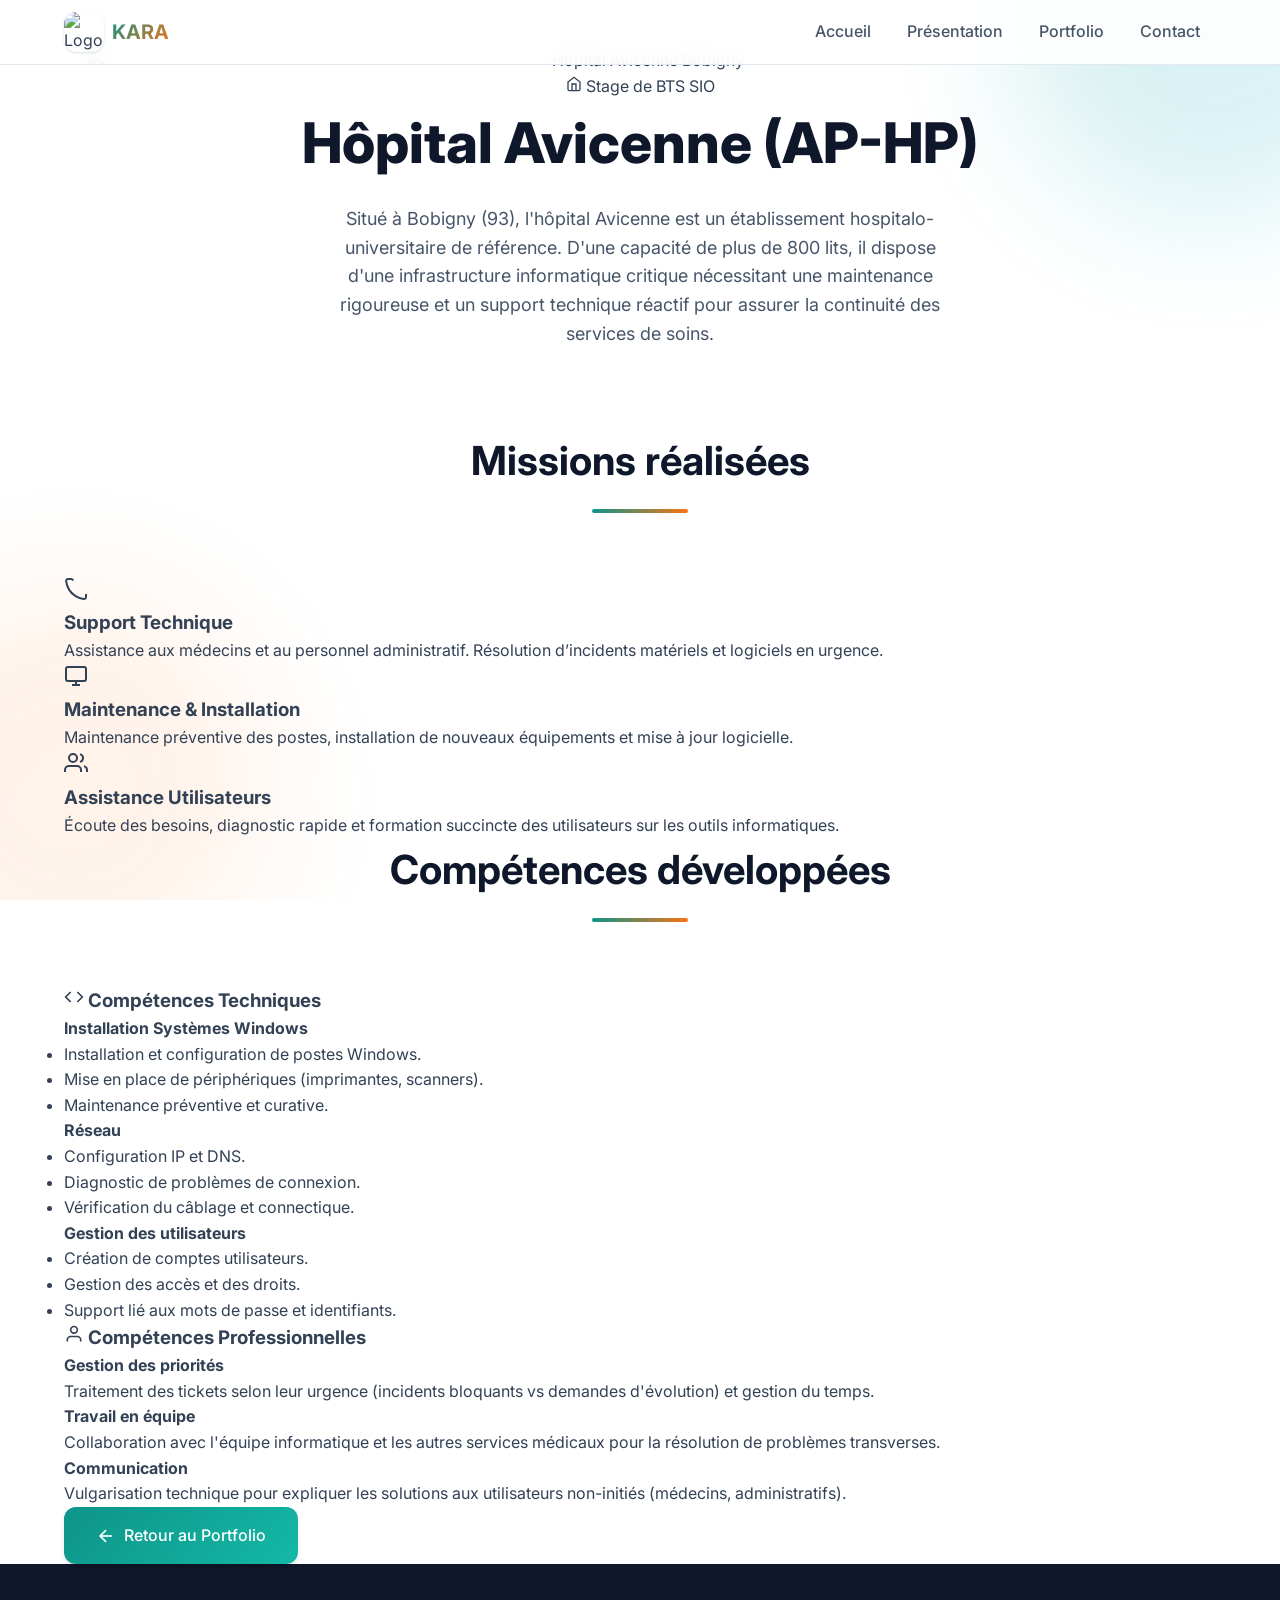
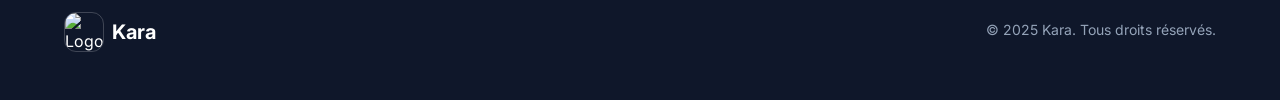
==== projet1.html @ bf534c3c "Add files via upload" ====
<!DOCTYPE html>
<html lang="fr">
<head>
      <meta charset="UTF-8">
    <meta name="viewport" content="width=device-width, initial-scale=1.0">
    <title>Stage Hôpital Avicenne - Kara</title>
    
    <!-- Liens CSS -->
    <link rel="stylesheet" href="styles.css">      <!-- Styles globaux (header, footer, variables) -->
    <link rel="stylesheet" href="projet1.css">    <!-- Styles spécifiques à cette page -->
    
    <!-- Google Fonts -->
    <link rel="preconnect" href="https://fonts.googleapis.com">
    <link rel="preconnect" href="https://fonts.gstatic.com" crossorigin>
    <link href="https://fonts.googleapis.com/css2?family=Inter:wght@300;400;500;600;700;800&display=swap" rel="stylesheet">
</head>
<body>

    <!-- ========================================
         HEADER (Liens modifiés pour revenir à l'accueil)
         ======================================== -->
    <header class="header" id="header">
        <div class="container">
            <a href="index.html#accueil" class="logo">
                <div class="logo-img">
                    <img src="images/logo.JPG" alt="Logo Kara">
                </div>
                <span class="logo-text">KARA</span>
            </a>

            <nav class="nav" id="nav">
                <a href="index.html#accueil" class="nav-link">Accueil</a>
                <a href="index.html#presentation" class="nav-link">Présentation</a>
                <a href="index.html#portfolio" class="nav-link">Portfolio</a>
                <a href="index.html#contact" class="nav-link">Contact</a>
            </nav>

            <button class="menu-toggle" id="menuToggle" aria-label="Menu">
                <span></span>
                <span></span>
                <span></span>
            </button>
        </div>
    </header>

    <!-- ========================================
         SECTION 1 : PRÉSENTATION HÔPITAL (AVEC FOND ANIMÉ)
         ======================================== -->
    <section class="project-hero">
        <!-- Fond animé (récupéré du style.css) -->
        <div class="hero-bg">
            <div class="hero-blob hero-blob-1"></div>
            <div class="hero-blob hero-blob-2"></div>
        </div>

        <div class="container hero-content projet-hero-container">
            
            <!-- Image de l'hôpital -->
            <div class="hospital-image-wrapper animate-on-scroll">
                <img src="images/avicenne.webp" alt="Hôpital Avicenne Bobigny" class="hospital-photo">
            </div>

            <!-- Texte de présentation -->
            <div class="hospital-presentation animate-on-scroll">
                <span class="project-badge-hero">
                    <svg width="16" height="16" viewBox="0 0 24 24" fill="none" stroke="currentColor" stroke-width="2">
                        <path d="M3 9l9-7 9 7v11a2 2 0 0 1-2 2H5a2 2 0 0 1-2-2z"/>
                        <polyline points="9 22 9 12 15 12 15 22"/>
                    </svg>
                    Stage de BTS SIO
                </span>
                
                <h1 class="hero-title">Hôpital Avicenne (AP-HP)</h1>
                
                <p class="hero-subtitle">
                    Situé à Bobigny (93), l'hôpital Avicenne est un établissement hospitalo-universitaire de référence. 
                    D'une capacité de plus de 800 lits, il dispose d'une infrastructure informatique critique 
                    nécessitant une maintenance rigoureuse et un support technique réactif pour assurer 
                    la continuité des services de soins.
                </p>
            </div>
        </div>
    </section>

    <!-- ========================================
         SECTION 2 : MISSIONS RÉALISÉES
         ======================================== -->
    <section class="project-section missions-section">
        <div class="container">
            <div class="section-header animate-on-scroll">
                <h2 class="section-title">Missions réalisées</h2>
                <div class="section-divider"></div>
            </div>

            <div class="missions-grid">
                <!-- Mission 1 -->
                <div class="mission-card animate-on-scroll">
                    <div class="mission-icon">
                        <svg width="24" height="24" viewBox="0 0 24 24" fill="none" stroke="currentColor" stroke-width="2">
                            <path d="M22 16.92v3a2 2 0 0 1-2.18 2 19.79 19.79 0 0 1-8.63-3.07 19.5 19.5 0 0 1-6-6 19.79 19.79 0 0 1-3.07-8.67A2 2 0 0 1 4.11 2h3a2 2 0 0 1 2 1.72"/>
                        </svg>
                    </div>
                    <h3>Support Technique</h3>
                    <p>Assistance aux médecins et au personnel administratif. Résolution d’incidents matériels et logiciels en urgence.</p>
                </div>

                <!-- Mission 2 -->
                <div class="mission-card animate-on-scroll">
                    <div class="mission-icon">
                        <svg width="24" height="24" viewBox="0 0 24 24" fill="none" stroke="currentColor" stroke-width="2">
                            <rect x="2" y="3" width="20" height="14" rx="2" ry="2"/>
                            <line x1="8" y1="21" x2="16" y2="21"/>
                            <line x1="12" y1="17" x2="12" y2="21"/>
                        </svg>
                    </div>
                    <h3>Maintenance & Installation</h3>
                    <p>Maintenance préventive des postes, installation de nouveaux équipements et mise à jour logicielle.</p>
                </div>

                <!-- Mission 3 -->
                <div class="mission-card animate-on-scroll">
                    <div class="mission-icon">
                        <svg width="24" height="24" viewBox="0 0 24 24" fill="none" stroke="currentColor" stroke-width="2">
                            <path d="M17 21v-2a4 4 0 0 0-4-4H5a4 4 0 0 0-4 4v2"/>
                            <circle cx="9" cy="7" r="4"/>
                            <path d="M23 21v-2a4 4 0 0 0-3-3.87"/>
                            <path d="M16 3.13a4 4 0 0 1 0 7.75"/>
                        </svg>
                    </div>
                    <h3>Assistance Utilisateurs</h3>
                    <p>Écoute des besoins, diagnostic rapide et formation succincte des utilisateurs sur les outils informatiques.</p>
                </div>
            </div>
        </div>
    </section>

    <!-- ========================================
         SECTION 3 : COMPÉTENCES DÉVELOPPÉES
         ======================================== -->
    <section class="project-section skills-section">
        <div class="container">
            <div class="section-header animate-on-scroll">
                <h2 class="section-title">Compétences développées</h2>
                <div class="section-divider"></div>
            </div>

            <div class="skills-container">
                
                <!-- Colonne Technique -->
                <div class="skills-column animate-on-scroll">
                    <h3 class="skills-column-title">
                        <svg width="20" height="20" viewBox="0 0 24 24" fill="none" stroke="currentColor" stroke-width="2">
                            <polyline points="16 18 22 12 16 6"/>
                            <polyline points="8 6 2 12 8 18"/>
                        </svg>
                        Compétences Techniques
                    </h3>

                    <div class="skill-item-detail">
                        <h4>Installation Systèmes Windows</h4>
                        <ul>
                            <li>Installation et configuration de postes Windows.</li>
                            <li>Mise en place de périphériques (imprimantes, scanners).</li>
                            <li>Maintenance préventive et curative.</li>
                        </ul>
                    </div>

                    <div class="skill-item-detail">
                        <h4>Réseau</h4>
                        <ul>
                            <li>Configuration IP et DNS.</li>
                            <li>Diagnostic de problèmes de connexion.</li>
                            <li>Vérification du câblage et connectique.</li>
                        </ul>
                    </div>

                    <div class="skill-item-detail">
                        <h4>Gestion des utilisateurs</h4>
                        <ul>
                            <li>Création de comptes utilisateurs.</li>
                            <li>Gestion des accès et des droits.</li>
                            <li>Support lié aux mots de passe et identifiants.</li>
                        </ul>
                    </div>
                </div>

                <!-- Colonne Professionnelle -->
                <div class="skills-column animate-on-scroll">
                    <h3 class="skills-column-title professional">
                        <svg width="20" height="20" viewBox="0 0 24 24" fill="none" stroke="currentColor" stroke-width="2">
                            <path d="M20 21v-2a4 4 0 0 0-4-4H8a4 4 0 0 0-4 4v2"/>
                            <circle cx="12" cy="7" r="4"/>
                        </svg>
                        Compétences Professionnelles
                    </h3>

                    <div class="skill-item-detail">
                        <h4>Gestion des priorités</h4>
                        <p>Traitement des tickets selon leur urgence (incidents bloquants vs demandes d'évolution) et gestion du temps.</p>
                    </div>

                    <div class="skill-item-detail">
                        <h4>Travail en équipe</h4>
                        <p>Collaboration avec l'équipe informatique et les autres services médicaux pour la résolution de problèmes transverses.</p>
                    </div>
                    
                    <div class="skill-item-detail">
                        <h4>Communication</h4>
                        <p>Vulgarisation technique pour expliquer les solutions aux utilisateurs non-initiés (médecins, administratifs).</p>
                    </div>
                </div>

            </div>
        </div>
    </section>

    <!-- ========================================
         BOUTON RETOUR
         ======================================== -->
    <div class="container navigation-bottom">
        <a href="index.html#portfolio" class="btn btn-primary btn-lg">
            <svg width="20" height="20" viewBox="0 0 24 24" fill="none" stroke="currentColor" stroke-width="2">
                <line x1="19" y1="12" x2="5" y2="12"/>
                <polyline points="12 19 5 12 12 5"/>
            </svg>
            Retour au Portfolio
        </a>
    </div>

    <!-- ========================================
         FOOTER
         ======================================== -->
    <footer class="footer">
        <div class="container">
            <div class="footer-content">
                <div class="footer-brand">
                    <div class="footer-logo">
                        <img src="images/logo.png" alt="Logo Kara">
                    </div>
                    <span>Kara</span>
                </div>
                <div class="footer-copyright">
                    <p>© 2025 Kara. Tous droits réservés.</p>
                </div>
            </div>
        </div>
    </footer>

    <!-- Script -->
    <script src="projet1.js"></script>
</body>
</html>
---- styles.css ----
/* ========================================
   VARIABLES CSS
   ======================================== */
:root {
    /* Couleurs principales */
    --primary: #0d9488;
    --primary-dark: #0f766e;
    --primary-light: #14b8a6;
    --accent: #f97316;
    --accent-light: #fb923c;

    /* Couleurs neutres */
    --white: #ffffff;
    --gray-50: #f8fafc;
    --gray-100: #f1f5f9;
    --gray-200: #e2e8f0;
    --gray-300: #cbd5e1;
    --gray-400: #94a3b8;
    --gray-500: #64748b;
    --gray-600: #475569;
    --gray-700: #334155;
    --gray-800: #1e293b;
    --gray-900: #0f172a;

    /* Espacements */
    --spacing-xs: 0.25rem;
    --spacing-sm: 0.5rem;
    --spacing-md: 1rem;
    --spacing-lg: 1.5rem;
    --spacing-xl: 2rem;
    --spacing-2xl: 3rem;
    --spacing-3xl: 4rem;

    /* Bordures */
    --radius-sm: 0.375rem;
    --radius-md: 0.5rem;
    --radius-lg: 0.75rem;
    --radius-xl: 1rem;
    --radius-2xl: 1.5rem;
    --radius-full: 9999px;

    /* Ombres */
    --shadow-sm: 0 1px 2px 0 rgb(0 0 0 / 0.05);
    --shadow: 0 1px 3px 0 rgb(0 0 0 / 0.1), 0 1px 2px -1px rgb(0 0 0 / 0.1);
    --shadow-md: 0 4px 6px -1px rgb(0 0 0 / 0.1), 0 2px 4px -2px rgb(0 0 0 / 0.1);
    --shadow-lg: 0 10px 15px -3px rgb(0 0 0 / 0.1), 0 4px 6px -4px rgb(0 0 0 / 0.1);
    --shadow-xl: 0 20px 25px -5px rgb(0 0 0 / 0.1), 0 8px 10px -6px rgb(0 0 0 / 0.1);

    /* Transitions */
    --transition-fast: 150ms ease;
    --transition-normal: 200ms ease;
    --transition-slow: 300ms ease;
}

/* ========================================
   RESET & BASE
   ======================================== */
*, *::before, *::after {
    box-sizing: border-box;
    margin: 0;
    padding: 0;
}

html {
    scroll-behavior: smooth;
}

body {
    font-family: 'Inter', -apple-system, BlinkMacSystemFont, 'Segoe UI', Roboto, sans-serif;
    font-size: 16px;
    line-height: 1.6;
    color: var(--gray-700);
    background-color: var(--white);
    -webkit-font-smoothing: antialiased;
    -moz-osx-font-smoothing: grayscale;
}

img {
    max-width: 100%;
    height: auto;
    display: block;
}

a {
    color: inherit;
    text-decoration: none;
}

/* ========================================
   CONTAINER
   ======================================== */
.container {
    width: 100%;
    max-width: 1200px;
    margin: 0 auto;
    padding: 0 var(--spacing-lg);
}

/* ========================================
   BOUTONS
   ======================================== */
.btn {
    display: inline-flex;
    align-items: center;
    justify-content: center;
    gap: var(--spacing-sm);
    padding: var(--spacing-sm) var(--spacing-lg);
    font-size: 0.875rem;
    font-weight: 500;
    border-radius: var(--radius-lg);
    border: none;
    cursor: pointer;
    transition: all var(--transition-normal);
}

.btn-primary {
    background: linear-gradient(135deg, var(--primary), var(--primary-light));
    color: var(--white);
    box-shadow: var(--shadow-md);
}

.btn-primary:hover {
    background: linear-gradient(135deg, var(--primary-dark), var(--primary));
    box-shadow: var(--shadow-lg);
    transform: translateY(-1px);
}

.btn-outline {
    background: transparent;
    color: var(--gray-700);
    border: 1px solid var(--gray-200);
}

.btn-outline:hover {
    border-color: var(--primary);
    color: var(--primary);
    background: var(--gray-50);
}

.btn-sm {
    padding: var(--spacing-xs) var(--spacing-md);
    font-size: 0.8125rem;
}

.btn-lg {
    padding: var(--spacing-md) var(--spacing-xl);
    font-size: 1rem;
}

.btn-block {
    width: 100%;
}

/* ========================================
   HEADER
   ======================================== */
.header {
    position: fixed;
    top: 0;
    left: 0;
    right: 0;
    z-index: 1000;
    background: rgba(255, 255, 255, 0.9);
    backdrop-filter: blur(10px);
    border-bottom: 1px solid var(--gray-200);
    transition: all var(--transition-normal);
}

.header .container {
    display: flex;
    align-items: center;
    justify-content: space-between;
    height: 64px;
}

.logo {
    display: flex;
    align-items: center;
    gap: var(--spacing-sm);
}

.logo-img {
    width: 40px;
    height: 40px;
    border-radius: var(--radius-lg);
    overflow: hidden;
    box-shadow: var(--shadow);
}

.logo-img img {
    width: 100%;
    height: 100%;
    object-fit: cover;
}

.logo-text {
    font-size: 1.25rem;
    font-weight: 700;
    background: linear-gradient(135deg, var(--primary), var(--accent));
    -webkit-background-clip: text;
    -webkit-text-fill-color: transparent;
    background-clip: text;
}

.nav {
    display: none;
    gap: var(--spacing-xs);
}

@media (min-width: 768px) {
    .nav {
        display: flex;
    }
}

.nav-link {
    padding: var(--spacing-sm) var(--spacing-md);
    color: var(--gray-600);
    font-weight: 500;
    border-radius: var(--radius-lg);
    transition: all var(--transition-fast);
}

.nav-link:hover {
    color: var(--primary);
    background: var(--gray-50);
}

.menu-toggle {
    display: flex;
    flex-direction: column;
    gap: 5px;
    padding: var(--spacing-sm);
    background: none;
    border: none;
    cursor: pointer;
}

@media (min-width: 768px) {
    .menu-toggle {
        display: none;
    }
}

.menu-toggle span {
    width: 24px;
    height: 2px;
    background: var(--gray-700);
    border-radius: var(--radius-full);
    transition: all var(--transition-fast);
}

.menu-toggle.active span:nth-child(1) {
    transform: rotate(45deg) translate(5px, 5px);
}

.menu-toggle.active span:nth-child(2) {
    opacity: 0;
}

.menu-toggle.active span:nth-child(3) {
    transform: rotate(-45deg) translate(5px, -5px);
}

/* Menu mobile */
@media (max-width: 767px) {
    .nav.active {
        display: flex;
        flex-direction: column;
        position: absolute;
        top: 100%;
        left: 0;
        right: 0;
        background: var(--white);
        border-bottom: 1px solid var(--gray-200);
        padding: var(--spacing-md);
        box-shadow: var(--shadow-lg);
    }

    .nav.active .nav-link {
        padding: var(--spacing-md);
    }
}

/* ========================================
   SECTION HERO
   ======================================== */
.hero {
    position: relative;
    min-height: 100vh;
    display: flex;
    align-items: center;
    justify-content: center;
    padding-top: 64px;
    overflow: hidden;
}

.hero-bg {
    position: absolute;
    inset: 0;
    overflow: hidden;
    z-index: 0;
}

.hero-blob {
    position: absolute;
    border-radius: 50%;
    filter: blur(60px);
    opacity: 0.5;
    animation: pulse 4s ease-in-out infinite;
}

.hero-blob-1 {
    top: -20%;
    right: -10%;
    width: 400px;
    height: 400px;
    background: linear-gradient(135deg, rgba(13, 148, 136, 0.3), rgba(6, 182, 212, 0.3));
}

.hero-blob-2 {
    bottom: -10%;
    left: -10%;
    width: 400px;
    height: 400px;
    background: linear-gradient(135deg, rgba(249, 115, 22, 0.2), rgba(251, 146, 60, 0.2));
    animation-delay: 2s;
}

@keyframes pulse {
    0%, 100% {
        transform: scale(1);
        opacity: 0.5;
    }
    50% {
        transform: scale(1.1);
        opacity: 0.3;
    }
}

.hero-content {
    position: relative;
    z-index: 1;
    text-align: center;
    padding: var(--spacing-2xl);
}

.hero-logo {
    width: 128px;
    height: 128px;
    margin: 0 auto var(--spacing-xl);
    position: relative;
}

.hero-logo::before {
    content: '';
    position: absolute;
    inset: -8px;
    background: linear-gradient(135deg, var(--primary), var(--accent));
    border-radius: var(--radius-2xl);
    opacity: 0.2;
    transform: rotate(6deg);
    animation: pulse 3s ease-in-out infinite;
}

.hero-logo img {
    position: relative;
    width: 100%;
    height: 100%;
    object-fit: cover;
    border-radius: 50%;
    border: 4px solid var(--white);
    box-shadow: var(--shadow-xl);
}

.hero-title {
    font-size: clamp(2rem, 5vw, 3.5rem);
    font-weight: 800;
    color: var(--gray-900);
    margin-bottom: var(--spacing-md);
}

.hero-tagline {
    font-size: clamp(1.125rem, 3vw, 1.5rem);
    font-weight: 600;
    color: var(--primary);
    margin-bottom: var(--spacing-sm);
}

.hero-subtitle {
    font-size: clamp(1rem, 2vw, 1.125rem);
    color: var(--gray-600);
    max-width: 600px;
    margin: 0 auto var(--spacing-xl);
}

.scroll-indicator {
    position: absolute;
    bottom: var(--spacing-xl);
    left: 50%;
    transform: translateX(-50%);
    color: var(--gray-400);
    animation: bounce 2s infinite;
}

@keyframes bounce {
    0%, 20%, 50%, 80%, 100% {
        transform: translateX(-50%) translateY(0);
    }
    40% {
        transform: translateX(-50%) translateY(-10px);
    }
    60% {
        transform: translateX(-50%) translateY(-5px);
    }
}

/* ========================================
   SECTIONS
   ======================================== */
.section {
    padding: var(--spacing-3xl) 0;
}

.section-about {
    background: var(--white);
}

.section-portfolio {
    background: linear-gradient(180deg, var(--gray-50), var(--white));
}

.section-contact {
    background: var(--white);
}

.section-header {
    text-align: center;
    margin-bottom: var(--spacing-3xl);
}

.section-title {
    font-size: clamp(1.75rem, 4vw, 2.5rem);
    font-weight: 700;
    color: var(--gray-900);
    margin-bottom: var(--spacing-md);
}

.section-divider {
    width: 96px;
    height: 4px;
    background: linear-gradient(90deg, var(--primary), var(--accent));
    border-radius: var(--radius-full);
    margin: 0 auto;
}

.section-subtitle {
    color: var(--gray-600);
    margin-top: var(--spacing-md);
    max-width: 600px;
    margin-left: auto;
    margin-right: auto;
}

/* ========================================
   SECTION ABOUT
   ======================================== */
.about-grid {
    display: grid;
    gap: var(--spacing-2xl);
}

@media (min-width: 1024px) {
    .about-grid {
        grid-template-columns: 1fr 1fr;
        align-items: start;
    }
}

.about-avatar {
    display: flex;
    align-items: center;
    gap: var(--spacing-lg);
    margin-bottom: var(--spacing-lg);
}

.avatar-img {
    width: 96px;
    height: 96px;
    border-radius: 50%;
    overflow: hidden;
    border: 4px solid var(--primary-light);
    box-shadow: var(--shadow-lg);
}

.avatar-img img {
    width: 100%;
    height: 100%;
    object-fit: cover;
}

.avatar-text h3 {
    font-size: 1.5rem;
    font-weight: 700;
    color: var(--gray-900);
}

.avatar-text p {
    color: var(--primary);
    font-weight: 500;
}

.about-description {
    background: var(--gray-50);
    border-radius: var(--radius-xl);
    padding: var(--spacing-lg);
    margin-bottom: var(--spacing-lg);
}

.about-description p {
    color: var(--gray-700);
    margin-bottom: var(--spacing-md);
}

.about-description p:last-child {
    margin-bottom: 0;
}

.about-details {
    display: grid;
    grid-template-columns: repeat(2, 1fr);
    gap: var(--spacing-md);
}

@media (max-width: 480px) {
    .about-details {
        grid-template-columns: 1fr;
    }
}

.detail-item {
    display: flex;
    align-items: center;
    gap: var(--spacing-md);
    padding: var(--spacing-md);
    background: var(--gray-50);
    border-radius: var(--radius-lg);
    border: 1px solid var(--gray-100);
}

.detail-icon {
    width: 40px;
    height: 40px;
    display: flex;
    align-items: center;
    justify-content: center;
    background: rgba(13, 148, 136, 0.1);
    border-radius: 50%;
    color: var(--primary);
    font-weight: 600;
}

.detail-label {
    display: block;
    font-size: 0.75rem;
    color: var(--gray-500);
    text-transform: uppercase;
    letter-spacing: 0.05em;
}

.detail-value {
    display: block;
    font-size: 0.875rem;
    font-weight: 500;
    color: var(--gray-900);
}

/* Compétences */
.about-skills {
    background: var(--gray-50);
    border-radius: var(--radius-xl);
    padding: var(--spacing-xl);
}

.skills-title {
    font-size: 1.25rem;
    font-weight: 700;
    color: var(--gray-900);
    margin-bottom: var(--spacing-lg);
}

.skill-category {
    margin-bottom: var(--spacing-lg);
}

.skill-category:last-child {
    margin-bottom: 0;
}

.skill-category-title {
    font-size: 0.875rem;
    font-weight: 600;
    color: var(--gray-500);
    text-transform: uppercase;
    letter-spacing: 0.05em;
    margin-bottom: var(--spacing-md);
}

.skill-item {
    margin-bottom: var(--spacing-md);
}

.skill-item:last-child {
    margin-bottom: 0;
}

.skill-header {
    display: flex;
    justify-content: space-between;
    font-size: 0.875rem;
    margin-bottom: var(--spacing-xs);
}

.skill-header span:first-child {
    font-weight: 500;
    color: var(--gray-700);
}

.skill-header span:last-child {
    color: var(--gray-500);
}

.skill-bar {
    height: 8px;
    background: var(--gray-200);
    border-radius: var(--radius-full);
    overflow: hidden;
}

.skill-progress {
    height: 100%;
    background: linear-gradient(90deg, var(--primary), var(--primary-light));
    border-radius: var(--radius-full);
    transition: width 1s ease-out;
}

/* ========================================
   SECTION PORTFOLIO
   ======================================== */
.projects-grid {
    display: grid;
    gap: var(--spacing-lg);
}

@media (min-width: 768px) {
    .projects-grid {
        grid-template-columns: repeat(2, 1fr);
    }
}

@media (min-width: 1024px) {
    .projects-grid {
        grid-template-columns: repeat(3, 1fr);
    }
}

.project-card {
    background: var(--white);
    border-radius: var(--radius-xl);
    overflow: hidden;
    border: 1px solid var(--gray-200);
    transition: all var(--transition-slow);
}

.project-card:hover {
    transform: translateY(-4px);
    box-shadow: var(--shadow-xl);
}

.project-image {
    position: relative;
    height: 200px;
    overflow: hidden;
}

.project-image img {
    width: 100%;
    height: 100%;
    object-fit: cover;
    transition: transform var(--transition-slow);
}

.project-card:hover .project-image img {
    transform: scale(1.05);
}

.project-badge {
    position: absolute;
    top: var(--spacing-md);
    right: var(--spacing-md);
    padding: var(--spacing-xs) var(--spacing-sm);
    background: linear-gradient(135deg, var(--accent), var(--accent-light));
    color: var(--white);
    font-size: 0.75rem;
    font-weight: 600;
    border-radius: var(--radius-md);
}

.project-content {
    padding: var(--spacing-lg);
}

.project-title {
    font-size: 1.125rem;
    font-weight: 600;
    color: var(--gray-900);
    margin-bottom: var(--spacing-sm);
    transition: color var(--transition-fast);
}

.project-card:hover .project-title {
    color: var(--primary);
}

.project-description {
    font-size: 0.875rem;
    color: var(--gray-600);
    margin-bottom: var(--spacing-md);
    display: -webkit-box;
    -webkit-line-clamp: 2;
    -webkit-box-orient: vertical;
    overflow: hidden;
}

.project-tech {
    display: flex;
    flex-wrap: wrap;
    gap: var(--spacing-xs);
    margin-bottom: var(--spacing-md);
}

.tech-tag {
    padding: var(--spacing-xs) var(--spacing-sm);
    background: var(--gray-100);
    color: var(--gray-600);
    font-size: 0.75rem;
    font-weight: 500;
    border-radius: var(--radius-md);
    transition: all var(--transition-fast);
}

.project-card:hover .tech-tag {
    background: rgba(13, 148, 136, 0.1);
    color: var(--primary);
}

.project-links {
    display: flex;
    gap: var(--spacing-sm);
}

/* L'arrière-plan sombre */
.modal-overlay {
    position: fixed;
    top: 0;
    left: 0;
    width: 100%;
    height: 100%;
    background: rgba(0, 0, 0, 0.85);
    backdrop-filter: blur(5px);
    z-index: 2000;
    display: flex;
    justify-content: center;
    align-items: center;
    opacity: 0;
    visibility: hidden;
    transition: all 0.3s ease;
    padding: 20px;
}

.modal-overlay.active {
    opacity: 1;
    visibility: visible;
}

/* La boîte blanche de la modale */
.modal-container {
    background: #fff;
    width: 100%;
    max-width: 900px;
    max-height: 90vh;
    border-radius: 20px;
    overflow: hidden;
    position: relative;
    transform: scale(0.9);
    transition: transform 0.3s ease;
    display: flex;
    flex-direction: column;
}

.modal-overlay.active .modal-container {
    transform: scale(1);
}

/* Bouton de fermeture */
.modal-close {
    position: absolute;
    top: 15px;
    right: 20px;
    font-size: 2rem;
    background: none;
    border: none;
    color: #333;
    cursor: pointer;
    z-index: 10;
    transition: color 0.3s;
}

.modal-close:hover {
    color: var(--primary-color, #6366f1);
}

/* Galerie d'images (Slider) */
.modal-gallery {
    position: relative;
    width: 100%;
    background: #f3f4f6;
    display: flex;
    align-items: center;
    justify-content: center;
    height: 400px; /* Hauteur fixe pour l'image */
}

.slider-viewport img {
    width: 100%;
    height: 100%;
    object-fit: contain; /* Adapte l'image sans la couper */
}

.slider-btn {
    position: absolute;
    top: 50%;
    transform: translateY(-50%);
    background: rgba(255, 255, 255, 0.8);
    border: none;
    padding: 10px 15px;
    cursor: pointer;
    font-size: 1.2rem;
    border-radius: 50%;
    box-shadow: 0 2px 5px rgba(0,0,0,0.1);
    transition: background 0.3s;
    z-index: 5;
}

.slider-btn:hover {
    background: #fff;
}

.prev-btn { left: 10px; }
.next-btn { right: 10px; }

/* Points de navigation sous l'image */
.slider-dots {
    text-align: center;
    padding: 10px;
    background: #f3f4f6;
}

.dot {
    height: 10px;
    width: 10px;
    margin: 0 5px;
    background-color: #bbb;
    border-radius: 50%;
    display: inline-block;
    cursor: pointer;
    transition: background-color 0.3s;
}

.dot.active {
    background-color: var(--primary-color, #6366f1);
}

/* Contenu texte en bas */
.modal-content {
    padding: 30px;
    overflow-y: auto; /* Scroll si trop de texte */
}

.modal-content h2 {
    margin-bottom: 15px;
    font-size: 1.8rem;
    color: #111;
}

.modal-tags {
    display: flex;
    gap: 10px;
    margin-bottom: 20px;
    flex-wrap: wrap;
}

.modal-description {
    line-height: 1.7;
    color: #444;
}

/* Style pour les cartes cliquables */
.project-card-clickable {
    cursor: pointer;
    transition: transform 0.3s ease, box-shadow 0.3s ease;
}

.project-card-clickable:hover {
    transform: translateY(-10px);
    box-shadow: 0 20px 40px rgba(0,0,0,0.15);
}

/* Responsive Modale */
@media (max-width: 768px) {
    .modal-gallery {
        height: 250px;
    }
    .modal-content {
        padding: 20px;
    }
}

/* Documents Section */
.documents-section {
    background: var(--white);
    border-radius: var(--radius-xl);
    padding: var(--spacing-xl);
    border: 1px solid var(--gray-200);
    margin-top: var(--spacing-2xl);
}

.documents-header {
    display: flex;
    justify-content: space-between;
    align-items: center;
    flex-wrap: wrap;
    gap: var(--spacing-md);
    margin-bottom: var(--spacing-lg);
}

.documents-header h3 {
    font-size: 1.25rem;
    font-weight: 700;
    color: var(--gray-900);
}

.documents-header p {
    font-size: 0.875rem;
    color: var(--gray-500);
}

.documents-list {
    min-height: 100px;
}

.documents-empty {
    text-align: center;
    padding: var(--spacing-3xl);
    background: var(--gray-50);
    border-radius: var(--radius-xl);
    border: 2px dashed var(--gray-200);
    color: var(--gray-400);
}

.documents-empty svg {
    margin-bottom: var(--spacing-md);
}

.documents-empty p {
    color: var(--gray-500);
    margin-bottom: var(--spacing-xs);
}

.documents-empty span {
    font-size: 0.875rem;
}

.document-item {
    display: flex;
    align-items: center;
    justify-content: space-between;
    padding: var(--spacing-md);
    background: var(--gray-50);
    border-radius: var(--radius-lg);
    border: 1px solid var(--gray-100);
    margin-bottom: var(--spacing-sm);
    transition: border-color var(--transition-fast);
}

.document-item:hover {
    border-color: var(--primary-light);
}

.document-item:last-child {
    margin-bottom: 0;
}

.document-info {
    display: flex;
    align-items: center;
    gap: var(--spacing-md);
}

.document-icon {
    width: 40px;
    height: 40px;
    display: flex;
    align-items: center;
    justify-content: center;
    background: var(--white);
    border-radius: var(--radius-lg);
    border: 1px solid var(--gray-200);
}

.document-icon.pdf {
    color: #ef4444;
}

.document-icon.image {
    color: #3b82f6;
}

.document-name {
    font-size: 0.875rem;
    font-weight: 500;
    color: var(--gray-900);
}

.document-size {
    font-size: 0.75rem;
    color: var(--gray-500);
}

.document-remove {
    padding: var(--spacing-xs);
    background: none;
    border: none;
    color: #ef4444;
    cursor: pointer;
    border-radius: var(--radius-md);
    transition: background var(--transition-fast);
}

.document-remove:hover {
    background: rgba(239, 68, 68, 0.1);
}

/* ========================================
   SECTION CONTACT
   ======================================== */
.contact-grid {
    display: grid;
    gap: var(--spacing-xl);
}

@media (min-width: 1024px) {
    .contact-grid {
        grid-template-columns: 1fr 1fr;
    }
}

.form-card, .info-card, .social-card {
    background: var(--white);
    border-radius: var(--radius-xl);
    padding: var(--spacing-xl);
    border: 1px solid var(--gray-200);
    box-shadow: var(--shadow-md);
}

.form-card h3, .info-card h3, .social-card h3 {
    font-size: 1.25rem;
    font-weight: 700;
    color: var(--gray-900);
    margin-bottom: var(--spacing-lg);
}

.form-group {
    margin-bottom: var(--spacing-md);
}

.form-group label {
    display: block;
    font-size: 0.875rem;
    font-weight: 500;
    color: var(--gray-700);
    margin-bottom: var(--spacing-xs);
}

.form-group input, .form-group textarea {
    width: 100%;
    padding: var(--spacing-sm) var(--spacing-md);
    font-size: 0.875rem;
    color: var(--gray-900);
    background: var(--white);
    border: 1px solid var(--gray-200);
    border-radius: var(--radius-lg);
    transition: all var(--transition-fast);
}

.form-group input:focus, .form-group textarea:focus {
    outline: none;
    border-color: var(--primary);
    box-shadow: 0 0 0 3px rgba(13, 148, 136, 0.1);
}

.form-group input::placeholder, .form-group textarea::placeholder {
    color: var(--gray-400);
}

.form-group textarea {
    resize: vertical;
    min-height: 120px;
}

/* Info Items */
.info-items {
    display: flex;
    flex-direction: column;
    gap: var(--spacing-md);
}

.info-item {
    display: flex;
    align-items: center;
    gap: var(--spacing-md);
}

.info-icon {
    width: 48px;
    height: 48px;
    display: flex;
    align-items: center;
    justify-content: center;
    background: rgba(13, 148, 136, 0.1);
    border-radius: var(--radius-xl);
    color: var(--primary);
}

.info-label {
    display: block;
    font-size: 0.75rem;
    color: var(--gray-500);
    margin-bottom: 2px;
}

.info-item a, .info-item span:not(.info-label) {
    font-weight: 500;
    color: var(--gray-900);
    transition: color var(--transition-fast);
}

.info-item a:hover {
    color: var(--primary);
}

/* Social Links */
.social-links {
    display: flex;
    gap: var(--spacing-md);
}

.social-link {
    width: 48px;
    height: 48px;
    display: flex;
    align-items: center;
    justify-content: center;
    border-radius: var(--radius-xl);
    color: var(--white);
    transition: all var(--transition-fast);
    box-shadow: var(--shadow-md);
}

.social-link:hover {
    transform: translateY(-2px);
    box-shadow: var(--shadow-lg);
}

.social-github {
    background: var(--gray-900);
}

.social-github:hover {
    background: var(--gray-800);
}

.social-linkedin {
    background: #0077B5;
}

.social-linkedin:hover {
    background: #005a8c;
}

.social-twitter {
    background: #1DA1F2;
}

.social-twitter:hover {
    background: #1a8cd8;
}

/* ========================================
   FOOTER
   ======================================== */
.footer {
    background: var(--gray-900);
    color: var(--white);
    padding: var(--spacing-2xl) 0;
}

.footer-content {
    display: flex;
    flex-direction: column;
    align-items: center;
    gap: var(--spacing-lg);
}

@media (min-width: 768px) {
    .footer-content {
        flex-direction: row;
        justify-content: space-between;
    }
}

.footer-brand {
    display: flex;
    align-items: center;
    gap: var(--spacing-sm);
}

.footer-logo {
    width: 40px;
    height: 40px;
    border-radius: var(--radius-lg);
    overflow: hidden;
    border: 1px solid rgba(255, 255, 255, 0.2);
}

.footer-logo img {
    width: 100%;
    height: 100%;
    object-fit: cover;
}

.footer-brand span {
    font-size: 1.25rem;
    font-weight: 700;
}

.footer-nav {
    display: flex;
    gap: var(--spacing-lg);
}

.footer-nav a {
    color: var(--gray-400);
    font-size: 0.875rem;
    transition: color var(--transition-fast);
}

.footer-nav a:hover {
    color: var(--white);
}

.footer-copyright {
    text-align: center;
    color: var(--gray-400);
    font-size: 0.875rem;
}

@media (min-width: 768px) {
    .footer-copyright {
        text-align: right;
    }
}

.footer-copyright p {
    margin-bottom: var(--spacing-xs);
}

.footer-copyright p:last-child {
    display: flex;
    align-items: center;
    justify-content: center;
    gap: var(--spacing-xs);
}

@media (min-width: 768px) {
    .footer-copyright p:last-child {
        justify-content: flex-end;
    }
}

/* ========================================
   ANIMATIONS
   ======================================== */
.animate-on-scroll {
    opacity: 0;
    transform: translateY(20px);
    transition: all 0.6s ease-out;
}

.animate-on-scroll.visible {
    opacity: 1;
    transform: translateY(0);
}

/* Délais d'animation pour les cartes projet */
.project-card:nth-child(1) { transition-delay: 0.1s; }
.project-card:nth-child(2) { transition-delay: 0.2s; }
.project-card:nth-child(3) { transition-delay: 0.3s; }
.project-card:nth-child(4) { transition-delay: 0.4s; }
.project-card:nth-child(5) { transition-delay: 0.5s; }
.project-card:nth-child(6) { transition-delay: 0.6s; }
---- projet1.css ----
<meta charset="UTF-8">
    <meta name="viewport" content="width=device-width, initial-scale=1.0">
    <title>Stage Hôpital Avicenne - Kara</title>
    
    <!-- Liens CSS -->
    <link rel="stylesheet" href="style.css">      <!-- Styles globaux (header, footer, variables) -->
    <link rel="stylesheet" href="projet1.css">    <!-- Styles spécifiques à cette page -->
    
    <!-- Google Fonts -->
    <link rel="preconnect" href="https://fonts.googleapis.com">
    <link rel="preconnect" href="https://fonts.gstatic.com" crossorigin>
    <link href="https://fonts.googleapis.com/css2?family=Inter:wght@300;400;500;600;700;800&display=swap" rel="stylesheet">
</head>
<body>

    <!-- ========================================
         HEADER (Liens modifiés pour revenir à l'accueil)
         ======================================== -->
    <header class="header" id="header">
        <div class="container">
            <a href="index.html#accueil" class="logo">
                <div class="logo-img">
                    <img src="images/logo.JPG" alt="Logo Kara">
                </div>
                <span class="logo-text">KARA</span>
            </a>

            <nav class="nav" id="nav">
                <a href="index.html#accueil" class="nav-link">Accueil</a>
                <a href="index.html#presentation" class="nav-link">Présentation</a>
                <a href="index.html#portfolio" class="nav-link">Portfolio</a>
                <a href="index.html#contact" class="nav-link">Contact</a>
            </nav>

            <button class="menu-toggle" id="menuToggle" aria-label="Menu">
                <span></span>
                <span></span>
                <span></span>
            </button>
        </div>
    </header>

    <!-- ========================================
         SECTION 1 : PRÉSENTATION HÔPITAL (AVEC FOND ANIMÉ)
         ======================================== -->
    <section class="project-hero">
        <!-- Fond animé (récupéré du style.css) -->
        <div class="hero-bg">
            <div class="hero-blob hero-blob-1"></div>
            <div class="hero-blob hero-blob-2"></div>
        </div>

        <div class="container hero-content projet-hero-container">
            
            <!-- Image de l'hôpital -->
            <div class="hospital-image-wrapper animate-on-scroll">
                <img src="images/avicenne.webp" alt="Hôpital Avicenne Bobigny" class="hospital-photo">
            </div>

            <!-- Texte de présentation -->
            <div class="hospital-presentation animate-on-scroll">
                <span class="project-badge-hero">
                    <svg width="16" height="16" viewBox="0 0 24 24" fill="none" stroke="currentColor" stroke-width="2">
                        <path d="M3 9l9-7 9 7v11a2 2 0 0 1-2 2H5a2 2 0 0 1-2-2z"/>
                        <polyline points="9 22 9 12 15 12 15 22"/>
                    </svg>
                    Stage de BTS SIO
                </span>
                
                <h1 class="hero-title">Hôpital Avicenne (AP-HP)</h1>
                
                <p class="hero-subtitle">
                    Situé à Bobigny (93), l'hôpital Avicenne est un établissement hospitalo-universitaire de référence. 
                    D'une capacité de plus de 800 lits, il dispose d'une infrastructure informatique critique 
                    nécessitant une maintenance rigoureuse et un support technique réactif pour assurer 
                    la continuité des services de soins.
                </p>
            </div>
        </div>
    </section>

    <!-- ========================================
         SECTION 2 : MISSIONS RÉALISÉES
         ======================================== -->
    <section class="project-section missions-section">
        <div class="container">
            <div class="section-header animate-on-scroll">
                <h2 class="section-title">Missions réalisées</h2>
                <div class="section-divider"></div>
            </div>

            <div class="missions-grid">
                <!-- Mission 1 -->
                <div class="mission-card animate-on-scroll">
                    <div class="mission-icon">
                        <svg width="24" height="24" viewBox="0 0 24 24" fill="none" stroke="currentColor" stroke-width="2">
                            <path d="M22 16.92v3a2 2 0 0 1-2.18 2 19.79 19.79 0 0 1-8.63-3.07 19.5 19.5 0 0 1-6-6 19.79 19.79 0 0 1-3.07-8.67A2 2 0 0 1 4.11 2h3a2 2 0 0 1 2 1.72"/>
                        </svg>
                    </div>
                    <h3>Support Technique</h3>
                    <p>Assistance aux médecins et au personnel administratif. Résolution d’incidents matériels et logiciels en urgence.</p>
                </div>

                <!-- Mission 2 -->
                <div class="mission-card animate-on-scroll">
                    <div class="mission-icon">
                        <svg width="24" height="24" viewBox="0 0 24 24" fill="none" stroke="currentColor" stroke-width="2">
                            <rect x="2" y="3" width="20" height="14" rx="2" ry="2"/>
                            <line x1="8" y1="21" x2="16" y2="21"/>
                            <line x1="12" y1="17" x2="12" y2="21"/>
                        </svg>
                    </div>
                    <h3>Maintenance & Installation</h3>
                    <p>Maintenance préventive des postes, installation de nouveaux équipements et mise à jour logicielle.</p>
                </div>

                <!-- Mission 3 -->
                <div class="mission-card animate-on-scroll">
                    <div class="mission-icon">
                        <svg width="24" height="24" viewBox="0 0 24 24" fill="none" stroke="currentColor" stroke-width="2">
                            <path d="M17 21v-2a4 4 0 0 0-4-4H5a4 4 0 0 0-4 4v2"/>
                            <circle cx="9" cy="7" r="4"/>
                            <path d="M23 21v-2a4 4 0 0 0-3-3.87"/>
                            <path d="M16 3.13a4 4 0 0 1 0 7.75"/>
                        </svg>
                    </div>
                    <h3>Assistance Utilisateurs</h3>
                    <p>Écoute des besoins, diagnostic rapide et formation succincte des utilisateurs sur les outils informatiques.</p>
                </div>
            </div>
        </div>
    </section>

    <!-- ========================================
         SECTION 3 : COMPÉTENCES DÉVELOPPÉES
         ======================================== -->
    <section class="project-section skills-section">
        <div class="container">
            <div class="section-header animate-on-scroll">
                <h2 class="section-title">Compétences développées</h2>
                <div class="section-divider"></div>
            </div>

            <div class="skills-container">
                
                <!-- Colonne Technique -->
                <div class="skills-column animate-on-scroll">
                    <h3 class="skills-column-title">
                        <svg width="20" height="20" viewBox="0 0 24 24" fill="none" stroke="currentColor" stroke-width="2">
                            <polyline points="16 18 22 12 16 6"/>
                            <polyline points="8 6 2 12 8 18"/>
                        </svg>
                        Compétences Techniques
                    </h3>

                    <div class="skill-item-detail">
                        <h4>Installation Systèmes Windows</h4>
                        <ul>
                            <li>Installation et configuration de postes Windows.</li>
                            <li>Mise en place de périphériques (imprimantes, scanners)</li>
                            <li>Maintenance préventive et curative.</li>
                        </ul>
                    </div>

                    <div class="skill-item-detail">
                        <h4>Réseau</h4>
                        <ul>
                            <li>Configuration IP et DNS.</li>
                            <li>Diagnostic de problèmes de connexion.</li>
                            <li>Vérification du câblage et connectique.</li>
                        </ul>
                    </div>

                    <div class="skill-item-detail">
                        <h4>Gestion des utilisateurs</h4>
                        <ul>
                            <li>Création de comptes utilisateurs.</li>
                            <li>Gestion des accès et des droits.</li>
                            <li>Support lié aux mots de passe et identifiants.</li>
                        </ul>
                    </div>
                </div>

                <!-- Colonne Professionnelle -->
                <div class="skills-column animate-on-scroll">
                    <h3 class="skills-column-title professional">
                        <svg width="20" height="20" viewBox="0 0 24 24" fill="none" stroke="currentColor" stroke-width="2">
                            <path d="M20 21v-2a4 4 0 0 0-4-4H8a4 4 0 0 0-4 4v2"/>
                            <circle cx="12" cy="7" r="4"/>
                        </svg>
                        Compétences Professionnelles
                    </h3>

                    <div class="skill-item-detail">
                        <h4>Gestion des priorités</h4>
                        <p>Traitement des tickets selon leur urgence (incidents bloquants vs demandes d'évolution) et gestion du temps.</p>
                    </div>

                    <div class="skill-item-detail">
                        <h4>Travail en équipe</h4>
                        <p>Collaboration avec l'équipe informatique et les autres services médicaux pour la résolution de problèmes transverses.</p>
                    </div>
                    
                    <div class="skill-item-detail">
                        <h4>Communication</h4>
                        <p>Vulgarisation technique pour expliquer les solutions aux utilisateurs non-initiés (médecins, administratifs).</p>
                    </div>
                </div>

            </div>
        </div>
    </section>

    <!-- ========================================
         BOUTON RETOUR
         ======================================== -->
    <div class="container navigation-bottom">
        <a href="index.html#portfolio" class="btn btn-primary btn-lg">
            <svg width="20" height="20" viewBox="0 0 24 24" fill="none" stroke="currentColor" stroke-width="2">
                <line x1="19" y1="12" x2="5" y2="12"/>
                <polyline points="12 19 5 12 12 5"/>
            </svg>
            Retour au Portfolio
        </a>
    </div>

    <!-- ========================================
         FOOTER
         ======================================== -->
    <footer class="footer">
        <div class="container">
            <div class="footer-content">
                <div class="footer-brand">
                    <div class="footer-logo">
                        <img src="images/logo.png" alt="Logo Kara">
                    </div>
                    <span>Kara</span>
                </div>
                <div class="footer-copyright">
                    <p>© 2025 Kara. Tous droits réservés.</p>
                </div>
            </div>
        </div>
    </footer>

    <!-- Script -->
    <script src="projet1.js"></script>
</body>
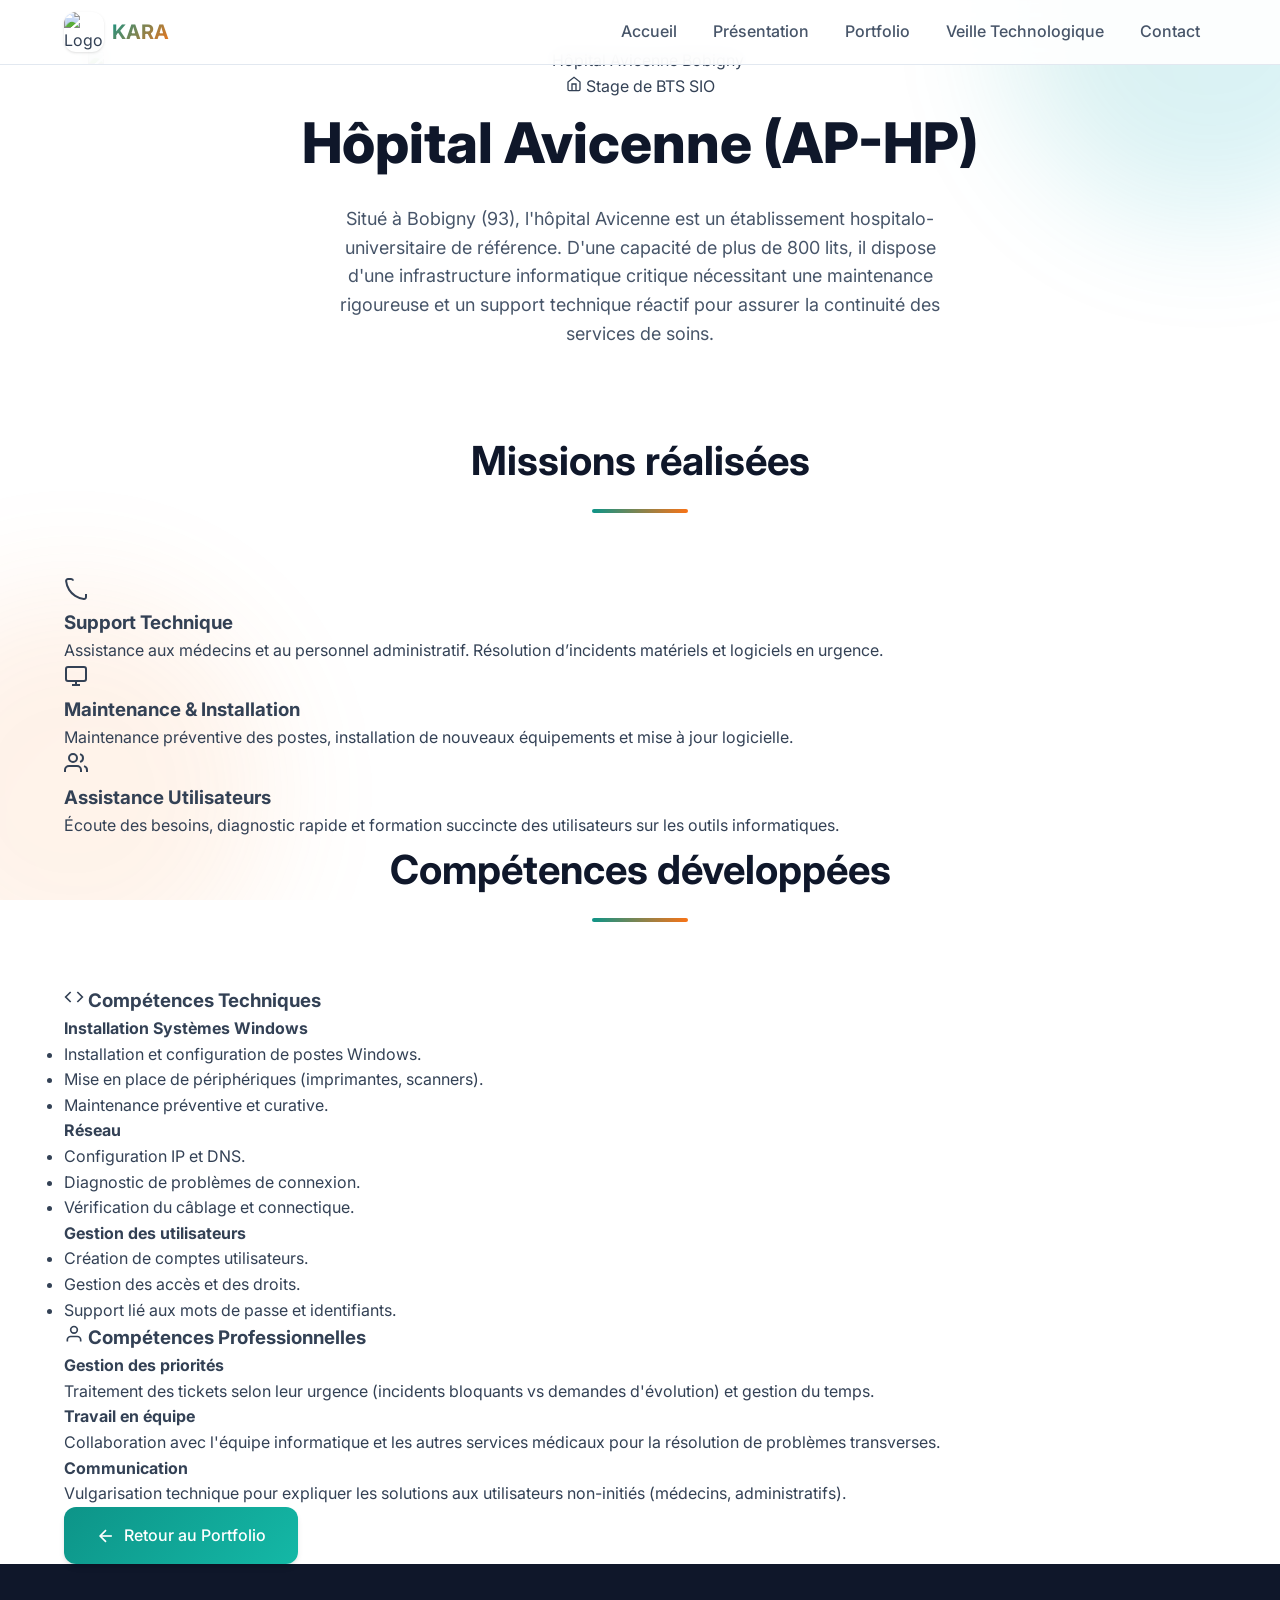
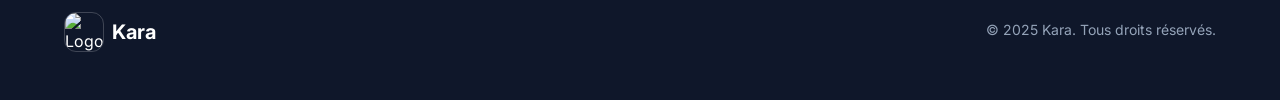
==== commit bc9da093: "Update projet1.html" ====
--- a/projet1.html
+++ b/projet1.html
@@ -32,6 +32,7 @@
                 <a href="index.html#accueil" class="nav-link">Accueil</a>
                 <a href="index.html#presentation" class="nav-link">Présentation</a>
                 <a href="index.html#portfolio" class="nav-link">Portfolio</a>
+                   <a href="index.html#veille technologique" class="nav-link">Veille Technologique</a>
                 <a href="index.html#contact" class="nav-link">Contact</a>
             </nav>
 
@@ -249,4 +250,5 @@
     <!-- Script -->
     <script src="projet1.js"></script>
 </body>
-</html>+
+</html>
